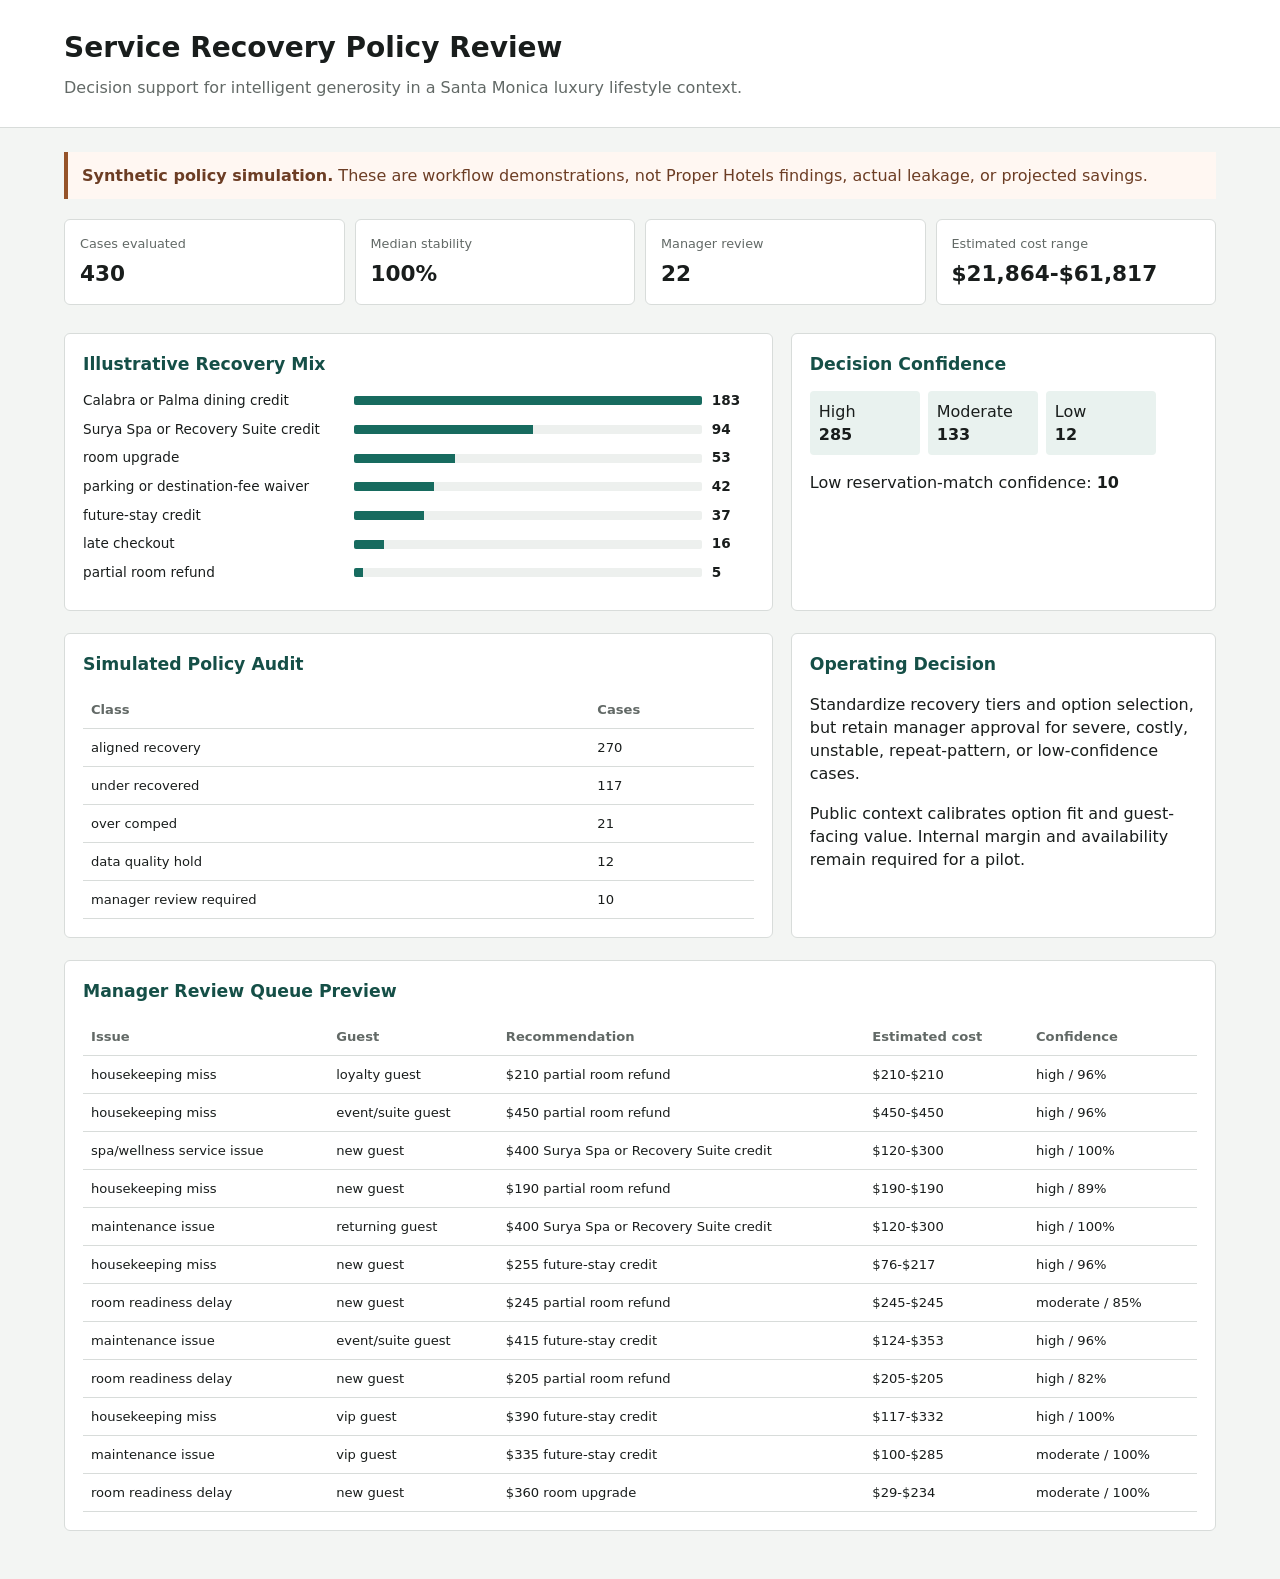
==== reports/comp-optimization-dashboard.html @ 7a413425 "feat: add hotel comp policy decision prototype" ====
<!doctype html>
<html lang="en">
<head>
  <meta charset="utf-8">
  <meta name="viewport" content="width=device-width, initial-scale=1">
  <title>Service Recovery Policy Review</title>
  <style>
    :root { --ink:#191d1c;--muted:#626966;--line:#d8dcda;--paper:#f3f5f3;--accent:#176b5f;--soft:#e9f2ef;--warn:#955329; }
    * { box-sizing:border-box; } body { margin:0;background:var(--paper);color:var(--ink);font-family:Inter,ui-sans-serif,system-ui,-apple-system,"Segoe UI",sans-serif;line-height:1.45; }
    header { padding:28px clamp(20px,5vw,64px);background:#fff;border-bottom:1px solid var(--line); } h1 { margin:0;font-size:1.75rem;letter-spacing:0; } header p { color:var(--muted);max-width:850px;margin:7px 0 0; }
    main { max-width:1320px;margin:auto;padding:24px clamp(20px,5vw,64px) 48px; } .boundary { border-left:4px solid var(--warn);background:#fff7f2;padding:12px 14px;margin-bottom:20px;color:#6c3d24; }
    .metrics { display:grid;grid-template-columns:repeat(4,minmax(150px,1fr));gap:10px;margin:20px 0 28px; } .metric { background:#fff;border:1px solid var(--line);border-radius:6px;padding:15px; } .metric span { display:block;color:var(--muted);font-size:.8rem; } .metric strong { display:block;margin-top:4px;font-size:1.35rem; }
    .grid { display:grid;grid-template-columns:1.25fr .75fr;gap:18px;margin-bottom:22px; } section { background:#fff;border:1px solid var(--line);border-radius:6px;padding:18px; } h2 { margin:0 0 14px;font-size:1.08rem;color:#154f47;letter-spacing:0; }
    .bar-row { display:grid;grid-template-columns:minmax(190px,1.5fr) minmax(100px,2fr) 42px;align-items:center;gap:10px;margin:9px 0;font-size:.85rem; } .track { height:9px;background:#edf0ee;border-radius:2px;overflow:hidden; } .track i { display:block;height:100%;background:var(--accent); }
    table { width:100%;border-collapse:collapse; } th,td { padding:9px 8px;border-bottom:1px solid var(--line);text-align:left;font-size:.82rem; } th { color:var(--muted);font-weight:650; } .confidence { display:flex;gap:8px;flex-wrap:wrap; } .confidence div { background:var(--soft);padding:9px;border-radius:4px;min-width:110px; }
    @media(max-width:850px) { .metrics { grid-template-columns:repeat(2,minmax(130px,1fr)); } .grid { grid-template-columns:1fr; } .bar-row { grid-template-columns:minmax(130px,1fr) 1fr 34px; } }
  </style>
</head>
<body>
  <header><h1>Service Recovery Policy Review</h1><p>Decision support for intelligent generosity in a Santa Monica luxury lifestyle context.</p></header>
  <main>
    <div class="boundary"><strong>Synthetic policy simulation.</strong> These are workflow demonstrations, not Proper Hotels findings, actual leakage, or projected savings.</div>
    <div class="metrics">
      <div class="metric"><span>Cases evaluated</span><strong>430</strong></div>
      <div class="metric"><span>Median stability</span><strong>100%</strong></div>
      <div class="metric"><span>Manager review</span><strong>22</strong></div>
      <div class="metric"><span>Estimated cost range</span><strong>$21,864-$61,817</strong></div>
    </div>
    <div class="grid">
      <section><h2>Illustrative Recovery Mix</h2><div class="bar-row"><span>Calabra or Palma dining credit</span><div class="track"><i style="width:100.0%"></i></div><strong>183</strong></div><div class="bar-row"><span>Surya Spa or Recovery Suite credit</span><div class="track"><i style="width:51.4%"></i></div><strong>94</strong></div><div class="bar-row"><span>room upgrade</span><div class="track"><i style="width:29.0%"></i></div><strong>53</strong></div><div class="bar-row"><span>parking or destination-fee waiver</span><div class="track"><i style="width:23.0%"></i></div><strong>42</strong></div><div class="bar-row"><span>future-stay credit</span><div class="track"><i style="width:20.2%"></i></div><strong>37</strong></div><div class="bar-row"><span>late checkout</span><div class="track"><i style="width:8.7%"></i></div><strong>16</strong></div><div class="bar-row"><span>partial room refund</span><div class="track"><i style="width:2.7%"></i></div><strong>5</strong></div></section>
      <section><h2>Decision Confidence</h2><div class="confidence"><div>High<br><strong>285</strong></div><div>Moderate<br><strong>133</strong></div><div>Low<br><strong>12</strong></div></div><p>Low reservation-match confidence: <strong>10</strong></p></section>
    </div>
    <div class="grid">
      <section><h2>Simulated Policy Audit</h2><table><thead><tr><th>Class</th><th>Cases</th></tr></thead><tbody><tr><td>aligned recovery</td><td>270</td></tr><tr><td>under recovered</td><td>117</td></tr><tr><td>over comped</td><td>21</td></tr><tr><td>data quality hold</td><td>12</td></tr><tr><td>manager review required</td><td>10</td></tr></tbody></table></section>
      <section><h2>Operating Decision</h2><p>Standardize recovery tiers and option selection, but retain manager approval for severe, costly, unstable, repeat-pattern, or low-confidence cases.</p><p>Public context calibrates option fit and guest-facing value. Internal margin and availability remain required for a pilot.</p></section>
    </div>
    <section><h2>Manager Review Queue Preview</h2><table><thead><tr><th>Issue</th><th>Guest</th><th>Recommendation</th><th>Estimated cost</th><th>Confidence</th></tr></thead><tbody><tr><td>housekeeping miss</td><td>loyalty guest</td><td>$210 partial room refund</td><td>$210-$210</td><td>high / 96%</td></tr><tr><td>housekeeping miss</td><td>event/suite guest</td><td>$450 partial room refund</td><td>$450-$450</td><td>high / 96%</td></tr><tr><td>spa/wellness service issue</td><td>new guest</td><td>$400 Surya Spa or Recovery Suite credit</td><td>$120-$300</td><td>high / 100%</td></tr><tr><td>housekeeping miss</td><td>new guest</td><td>$190 partial room refund</td><td>$190-$190</td><td>high / 89%</td></tr><tr><td>maintenance issue</td><td>returning guest</td><td>$400 Surya Spa or Recovery Suite credit</td><td>$120-$300</td><td>high / 100%</td></tr><tr><td>housekeeping miss</td><td>new guest</td><td>$255 future-stay credit</td><td>$76-$217</td><td>high / 96%</td></tr><tr><td>room readiness delay</td><td>new guest</td><td>$245 partial room refund</td><td>$245-$245</td><td>moderate / 85%</td></tr><tr><td>maintenance issue</td><td>event/suite guest</td><td>$415 future-stay credit</td><td>$124-$353</td><td>high / 96%</td></tr><tr><td>room readiness delay</td><td>new guest</td><td>$205 partial room refund</td><td>$205-$205</td><td>high / 82%</td></tr><tr><td>housekeeping miss</td><td>vip guest</td><td>$390 future-stay credit</td><td>$117-$332</td><td>high / 100%</td></tr><tr><td>maintenance issue</td><td>vip guest</td><td>$335 future-stay credit</td><td>$100-$285</td><td>moderate / 100%</td></tr><tr><td>room readiness delay</td><td>new guest</td><td>$360 room upgrade</td><td>$29-$234</td><td>moderate / 100%</td></tr></tbody></table></section>
  </main>
</body>
</html>
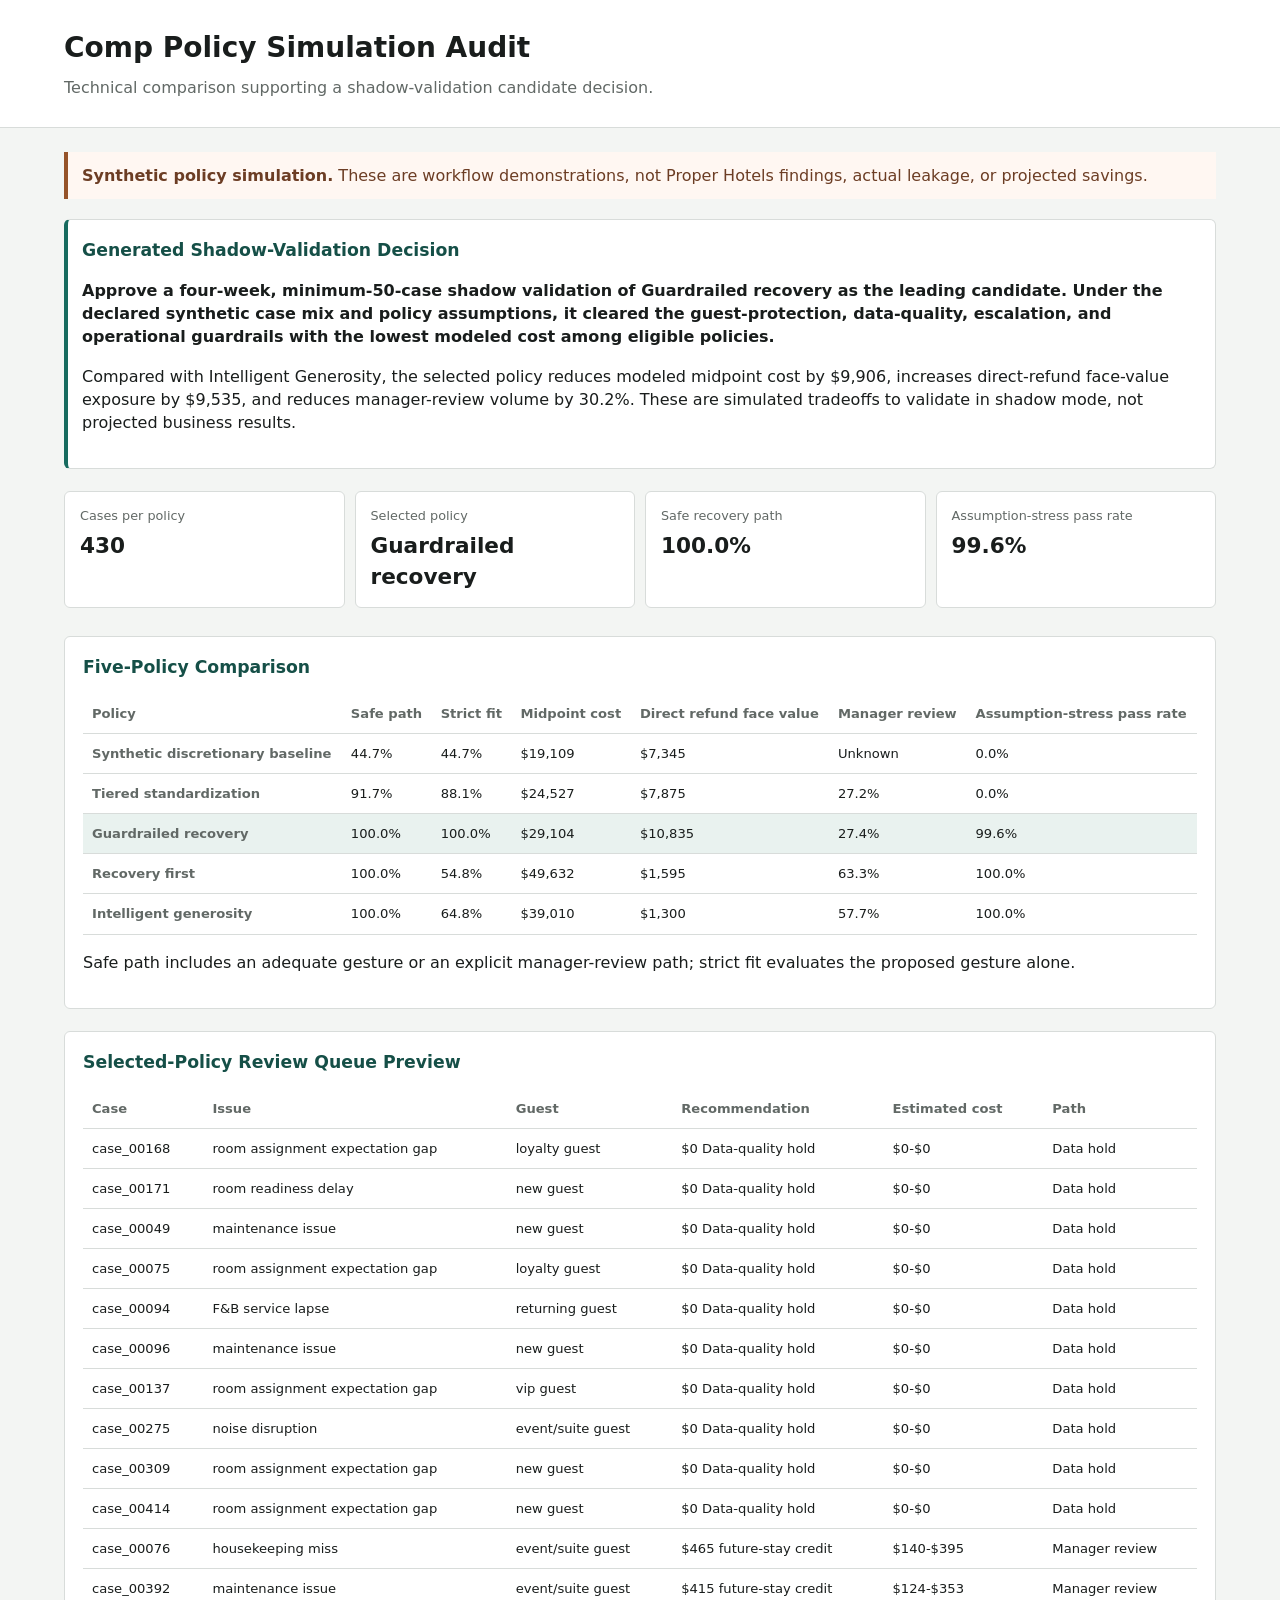
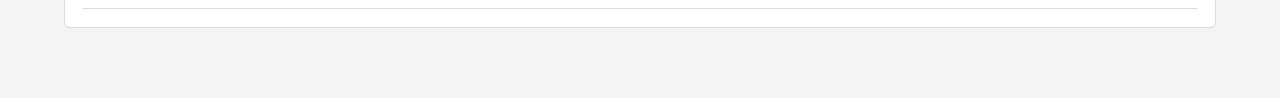
==== commit bcdc2355: "docs(policy): publish decision evidence and cloud validation" ====
--- a/reports/comp-optimization-dashboard.html
+++ b/reports/comp-optimization-dashboard.html
@@ -3,38 +3,31 @@
 <head>
   <meta charset="utf-8">
   <meta name="viewport" content="width=device-width, initial-scale=1">
-  <title>Service Recovery Policy Review</title>
+  <title>Comp Policy Simulation Audit</title>
   <style>
     :root { --ink:#191d1c;--muted:#626966;--line:#d8dcda;--paper:#f3f5f3;--accent:#176b5f;--soft:#e9f2ef;--warn:#955329; }
     * { box-sizing:border-box; } body { margin:0;background:var(--paper);color:var(--ink);font-family:Inter,ui-sans-serif,system-ui,-apple-system,"Segoe UI",sans-serif;line-height:1.45; }
     header { padding:28px clamp(20px,5vw,64px);background:#fff;border-bottom:1px solid var(--line); } h1 { margin:0;font-size:1.75rem;letter-spacing:0; } header p { color:var(--muted);max-width:850px;margin:7px 0 0; }
     main { max-width:1320px;margin:auto;padding:24px clamp(20px,5vw,64px) 48px; } .boundary { border-left:4px solid var(--warn);background:#fff7f2;padding:12px 14px;margin-bottom:20px;color:#6c3d24; }
     .metrics { display:grid;grid-template-columns:repeat(4,minmax(150px,1fr));gap:10px;margin:20px 0 28px; } .metric { background:#fff;border:1px solid var(--line);border-radius:6px;padding:15px; } .metric span { display:block;color:var(--muted);font-size:.8rem; } .metric strong { display:block;margin-top:4px;font-size:1.35rem; }
-    .grid { display:grid;grid-template-columns:1.25fr .75fr;gap:18px;margin-bottom:22px; } section { background:#fff;border:1px solid var(--line);border-radius:6px;padding:18px; } h2 { margin:0 0 14px;font-size:1.08rem;color:#154f47;letter-spacing:0; }
-    .bar-row { display:grid;grid-template-columns:minmax(190px,1.5fr) minmax(100px,2fr) 42px;align-items:center;gap:10px;margin:9px 0;font-size:.85rem; } .track { height:9px;background:#edf0ee;border-radius:2px;overflow:hidden; } .track i { display:block;height:100%;background:var(--accent); }
-    table { width:100%;border-collapse:collapse; } th,td { padding:9px 8px;border-bottom:1px solid var(--line);text-align:left;font-size:.82rem; } th { color:var(--muted);font-weight:650; } .confidence { display:flex;gap:8px;flex-wrap:wrap; } .confidence div { background:var(--soft);padding:9px;border-radius:4px;min-width:110px; }
-    @media(max-width:850px) { .metrics { grid-template-columns:repeat(2,minmax(130px,1fr)); } .grid { grid-template-columns:1fr; } .bar-row { grid-template-columns:minmax(130px,1fr) 1fr 34px; } }
+    section { margin-bottom:22px;background:#fff;border:1px solid var(--line);border-radius:6px;padding:18px; } h2 { margin:0 0 14px;font-size:1.08rem;color:#154f47;letter-spacing:0; }
+    .table-wrap { width:100%;overflow-x:auto; } table { width:100%;min-width:850px;border-collapse:collapse; } th,td { padding:10px 9px;border-bottom:1px solid var(--line);text-align:left;font-size:.82rem; } th { color:var(--muted);font-weight:650; } tr.selected { background:var(--soft); } .decision { border-left:4px solid var(--accent);padding-left:14px; }
+    @media(max-width:850px) { .metrics { grid-template-columns:repeat(2,minmax(130px,1fr)); } }
   </style>
 </head>
 <body>
-  <header><h1>Service Recovery Policy Review</h1><p>Decision support for intelligent generosity in a Santa Monica luxury lifestyle context.</p></header>
+  <header><h1>Comp Policy Simulation Audit</h1><p>Technical comparison supporting a shadow-validation candidate decision.</p></header>
   <main>
     <div class="boundary"><strong>Synthetic policy simulation.</strong> These are workflow demonstrations, not Proper Hotels findings, actual leakage, or projected savings.</div>
+    <section class="decision"><h2>Generated Shadow-Validation Decision</h2><p><strong>Approve a four-week, minimum-50-case shadow validation of Guardrailed recovery as the leading candidate. Under the declared synthetic case mix and policy assumptions, it cleared the guest-protection, data-quality, escalation, and operational guardrails with the lowest modeled cost among eligible policies.</strong></p><p>Compared with Intelligent Generosity, the selected policy reduces modeled midpoint cost by $9,906, increases direct-refund face-value exposure by $9,535, and reduces manager-review volume by 30.2%. These are simulated tradeoffs to validate in shadow mode, not projected business results.</p></section>
     <div class="metrics">
-      <div class="metric"><span>Cases evaluated</span><strong>430</strong></div>
-      <div class="metric"><span>Median stability</span><strong>100%</strong></div>
-      <div class="metric"><span>Manager review</span><strong>22</strong></div>
-      <div class="metric"><span>Estimated cost range</span><strong>$21,864-$61,817</strong></div>
+      <div class="metric"><span>Cases per policy</span><strong>430</strong></div>
+      <div class="metric"><span>Selected policy</span><strong>Guardrailed recovery</strong></div>
+      <div class="metric"><span>Safe recovery path</span><strong>100.0%</strong></div>
+      <div class="metric"><span>Assumption-stress pass rate</span><strong>99.6%</strong></div>
     </div>
-    <div class="grid">
-      <section><h2>Illustrative Recovery Mix</h2><div class="bar-row"><span>Calabra or Palma dining credit</span><div class="track"><i style="width:100.0%"></i></div><strong>183</strong></div><div class="bar-row"><span>Surya Spa or Recovery Suite credit</span><div class="track"><i style="width:51.4%"></i></div><strong>94</strong></div><div class="bar-row"><span>room upgrade</span><div class="track"><i style="width:29.0%"></i></div><strong>53</strong></div><div class="bar-row"><span>parking or destination-fee waiver</span><div class="track"><i style="width:23.0%"></i></div><strong>42</strong></div><div class="bar-row"><span>future-stay credit</span><div class="track"><i style="width:20.2%"></i></div><strong>37</strong></div><div class="bar-row"><span>late checkout</span><div class="track"><i style="width:8.7%"></i></div><strong>16</strong></div><div class="bar-row"><span>partial room refund</span><div class="track"><i style="width:2.7%"></i></div><strong>5</strong></div></section>
-      <section><h2>Decision Confidence</h2><div class="confidence"><div>High<br><strong>285</strong></div><div>Moderate<br><strong>133</strong></div><div>Low<br><strong>12</strong></div></div><p>Low reservation-match confidence: <strong>10</strong></p></section>
-    </div>
-    <div class="grid">
-      <section><h2>Simulated Policy Audit</h2><table><thead><tr><th>Class</th><th>Cases</th></tr></thead><tbody><tr><td>aligned recovery</td><td>270</td></tr><tr><td>under recovered</td><td>117</td></tr><tr><td>over comped</td><td>21</td></tr><tr><td>data quality hold</td><td>12</td></tr><tr><td>manager review required</td><td>10</td></tr></tbody></table></section>
-      <section><h2>Operating Decision</h2><p>Standardize recovery tiers and option selection, but retain manager approval for severe, costly, unstable, repeat-pattern, or low-confidence cases.</p><p>Public context calibrates option fit and guest-facing value. Internal margin and availability remain required for a pilot.</p></section>
-    </div>
-    <section><h2>Manager Review Queue Preview</h2><table><thead><tr><th>Issue</th><th>Guest</th><th>Recommendation</th><th>Estimated cost</th><th>Confidence</th></tr></thead><tbody><tr><td>housekeeping miss</td><td>loyalty guest</td><td>$210 partial room refund</td><td>$210-$210</td><td>high / 96%</td></tr><tr><td>housekeeping miss</td><td>event/suite guest</td><td>$450 partial room refund</td><td>$450-$450</td><td>high / 96%</td></tr><tr><td>spa/wellness service issue</td><td>new guest</td><td>$400 Surya Spa or Recovery Suite credit</td><td>$120-$300</td><td>high / 100%</td></tr><tr><td>housekeeping miss</td><td>new guest</td><td>$190 partial room refund</td><td>$190-$190</td><td>high / 89%</td></tr><tr><td>maintenance issue</td><td>returning guest</td><td>$400 Surya Spa or Recovery Suite credit</td><td>$120-$300</td><td>high / 100%</td></tr><tr><td>housekeeping miss</td><td>new guest</td><td>$255 future-stay credit</td><td>$76-$217</td><td>high / 96%</td></tr><tr><td>room readiness delay</td><td>new guest</td><td>$245 partial room refund</td><td>$245-$245</td><td>moderate / 85%</td></tr><tr><td>maintenance issue</td><td>event/suite guest</td><td>$415 future-stay credit</td><td>$124-$353</td><td>high / 96%</td></tr><tr><td>room readiness delay</td><td>new guest</td><td>$205 partial room refund</td><td>$205-$205</td><td>high / 82%</td></tr><tr><td>housekeeping miss</td><td>vip guest</td><td>$390 future-stay credit</td><td>$117-$332</td><td>high / 100%</td></tr><tr><td>maintenance issue</td><td>vip guest</td><td>$335 future-stay credit</td><td>$100-$285</td><td>moderate / 100%</td></tr><tr><td>room readiness delay</td><td>new guest</td><td>$360 room upgrade</td><td>$29-$234</td><td>moderate / 100%</td></tr></tbody></table></section>
+    <section><h2>Five-Policy Comparison</h2><div class="table-wrap"><table><thead><tr><th>Policy</th><th>Safe path</th><th>Strict fit</th><th>Midpoint cost</th><th>Direct refund face value</th><th>Manager review</th><th>Assumption-stress pass rate</th></tr></thead><tbody><tr><th>Synthetic discretionary baseline</th><td>44.7%</td><td>44.7%</td><td>$19,109</td><td>$7,345</td><td>Unknown</td><td>0.0%</td></tr><tr><th>Tiered standardization</th><td>91.7%</td><td>88.1%</td><td>$24,527</td><td>$7,875</td><td>27.2%</td><td>0.0%</td></tr><tr class="selected"><th>Guardrailed recovery</th><td>100.0%</td><td>100.0%</td><td>$29,104</td><td>$10,835</td><td>27.4%</td><td>99.6%</td></tr><tr><th>Recovery first</th><td>100.0%</td><td>54.8%</td><td>$49,632</td><td>$1,595</td><td>63.3%</td><td>100.0%</td></tr><tr><th>Intelligent generosity</th><td>100.0%</td><td>64.8%</td><td>$39,010</td><td>$1,300</td><td>57.7%</td><td>100.0%</td></tr></tbody></table></div><p>Safe path includes an adequate gesture or an explicit manager-review path; strict fit evaluates the proposed gesture alone.</p></section>
+    <section><h2>Selected-Policy Review Queue Preview</h2><div class="table-wrap"><table><thead><tr><th>Case</th><th>Issue</th><th>Guest</th><th>Recommendation</th><th>Estimated cost</th><th>Path</th></tr></thead><tbody><tr><td>case_00168</td><td>room assignment expectation gap</td><td>loyalty guest</td><td>$0 Data-quality hold</td><td>$0-$0</td><td>Data hold</td></tr><tr><td>case_00171</td><td>room readiness delay</td><td>new guest</td><td>$0 Data-quality hold</td><td>$0-$0</td><td>Data hold</td></tr><tr><td>case_00049</td><td>maintenance issue</td><td>new guest</td><td>$0 Data-quality hold</td><td>$0-$0</td><td>Data hold</td></tr><tr><td>case_00075</td><td>room assignment expectation gap</td><td>loyalty guest</td><td>$0 Data-quality hold</td><td>$0-$0</td><td>Data hold</td></tr><tr><td>case_00094</td><td>F&amp;B service lapse</td><td>returning guest</td><td>$0 Data-quality hold</td><td>$0-$0</td><td>Data hold</td></tr><tr><td>case_00096</td><td>maintenance issue</td><td>new guest</td><td>$0 Data-quality hold</td><td>$0-$0</td><td>Data hold</td></tr><tr><td>case_00137</td><td>room assignment expectation gap</td><td>vip guest</td><td>$0 Data-quality hold</td><td>$0-$0</td><td>Data hold</td></tr><tr><td>case_00275</td><td>noise disruption</td><td>event/suite guest</td><td>$0 Data-quality hold</td><td>$0-$0</td><td>Data hold</td></tr><tr><td>case_00309</td><td>room assignment expectation gap</td><td>new guest</td><td>$0 Data-quality hold</td><td>$0-$0</td><td>Data hold</td></tr><tr><td>case_00414</td><td>room assignment expectation gap</td><td>new guest</td><td>$0 Data-quality hold</td><td>$0-$0</td><td>Data hold</td></tr><tr><td>case_00076</td><td>housekeeping miss</td><td>event/suite guest</td><td>$465 future-stay credit</td><td>$140-$395</td><td>Manager review</td></tr><tr><td>case_00392</td><td>maintenance issue</td><td>event/suite guest</td><td>$415 future-stay credit</td><td>$124-$353</td><td>Manager review</td></tr></tbody></table></div></section>
   </main>
 </body>
 </html>
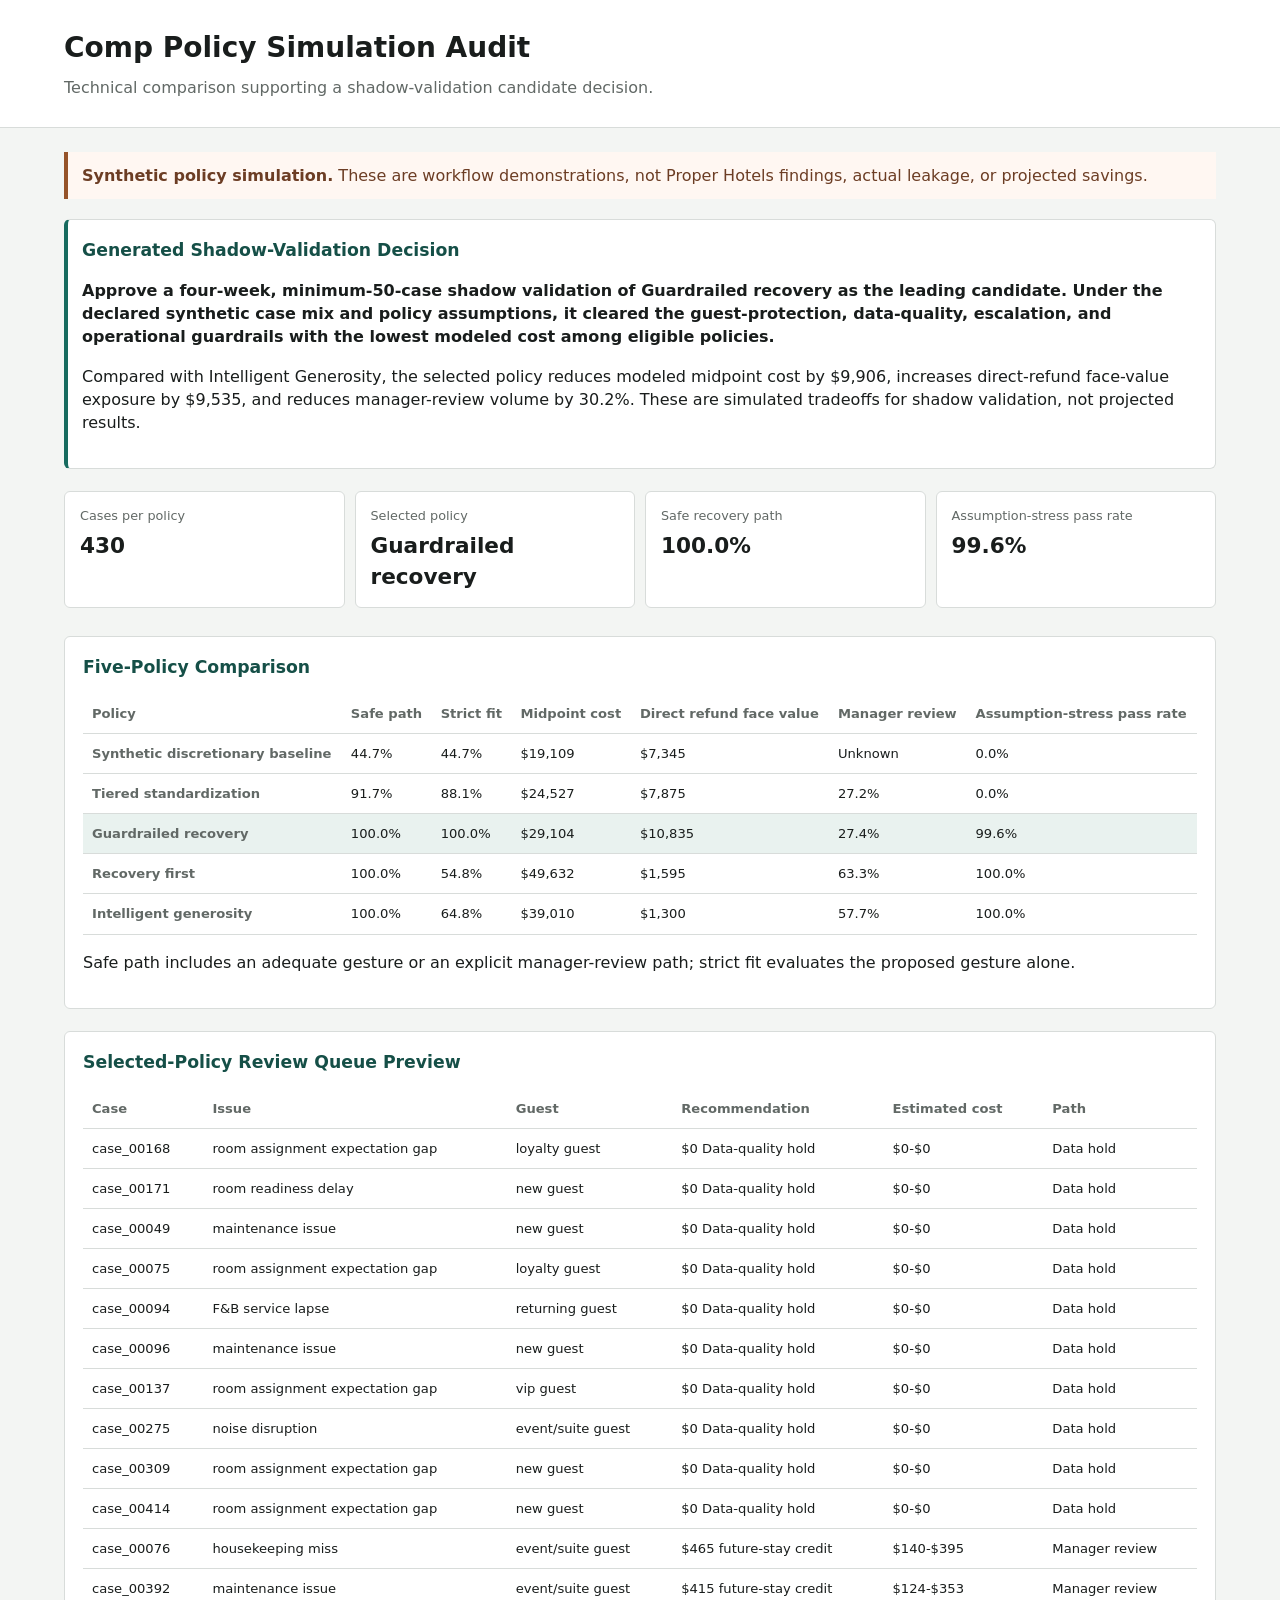
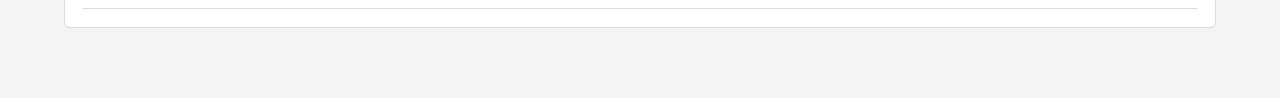
==== commit d2a4ab5a: "feat(report): strengthen comp policy decision brief" ====
--- a/reports/comp-optimization-dashboard.html
+++ b/reports/comp-optimization-dashboard.html
@@ -19,7 +19,7 @@
   <header><h1>Comp Policy Simulation Audit</h1><p>Technical comparison supporting a shadow-validation candidate decision.</p></header>
   <main>
     <div class="boundary"><strong>Synthetic policy simulation.</strong> These are workflow demonstrations, not Proper Hotels findings, actual leakage, or projected savings.</div>
-    <section class="decision"><h2>Generated Shadow-Validation Decision</h2><p><strong>Approve a four-week, minimum-50-case shadow validation of Guardrailed recovery as the leading candidate. Under the declared synthetic case mix and policy assumptions, it cleared the guest-protection, data-quality, escalation, and operational guardrails with the lowest modeled cost among eligible policies.</strong></p><p>Compared with Intelligent Generosity, the selected policy reduces modeled midpoint cost by $9,906, increases direct-refund face-value exposure by $9,535, and reduces manager-review volume by 30.2%. These are simulated tradeoffs to validate in shadow mode, not projected business results.</p></section>
+    <section class="decision"><h2>Generated Shadow-Validation Decision</h2><p><strong>Approve a four-week, minimum-50-case shadow validation of Guardrailed recovery as the leading candidate. Under the declared synthetic case mix and policy assumptions, it cleared the guest-protection, data-quality, escalation, and operational guardrails with the lowest modeled cost among eligible policies.</strong></p><p>Compared with Intelligent Generosity, the selected policy reduces modeled midpoint cost by $9,906, increases direct-refund face-value exposure by $9,535, and reduces manager-review volume by 30.2%. These are simulated tradeoffs for shadow validation, not projected results.</p></section>
     <div class="metrics">
       <div class="metric"><span>Cases per policy</span><strong>430</strong></div>
       <div class="metric"><span>Selected policy</span><strong>Guardrailed recovery</strong></div>
